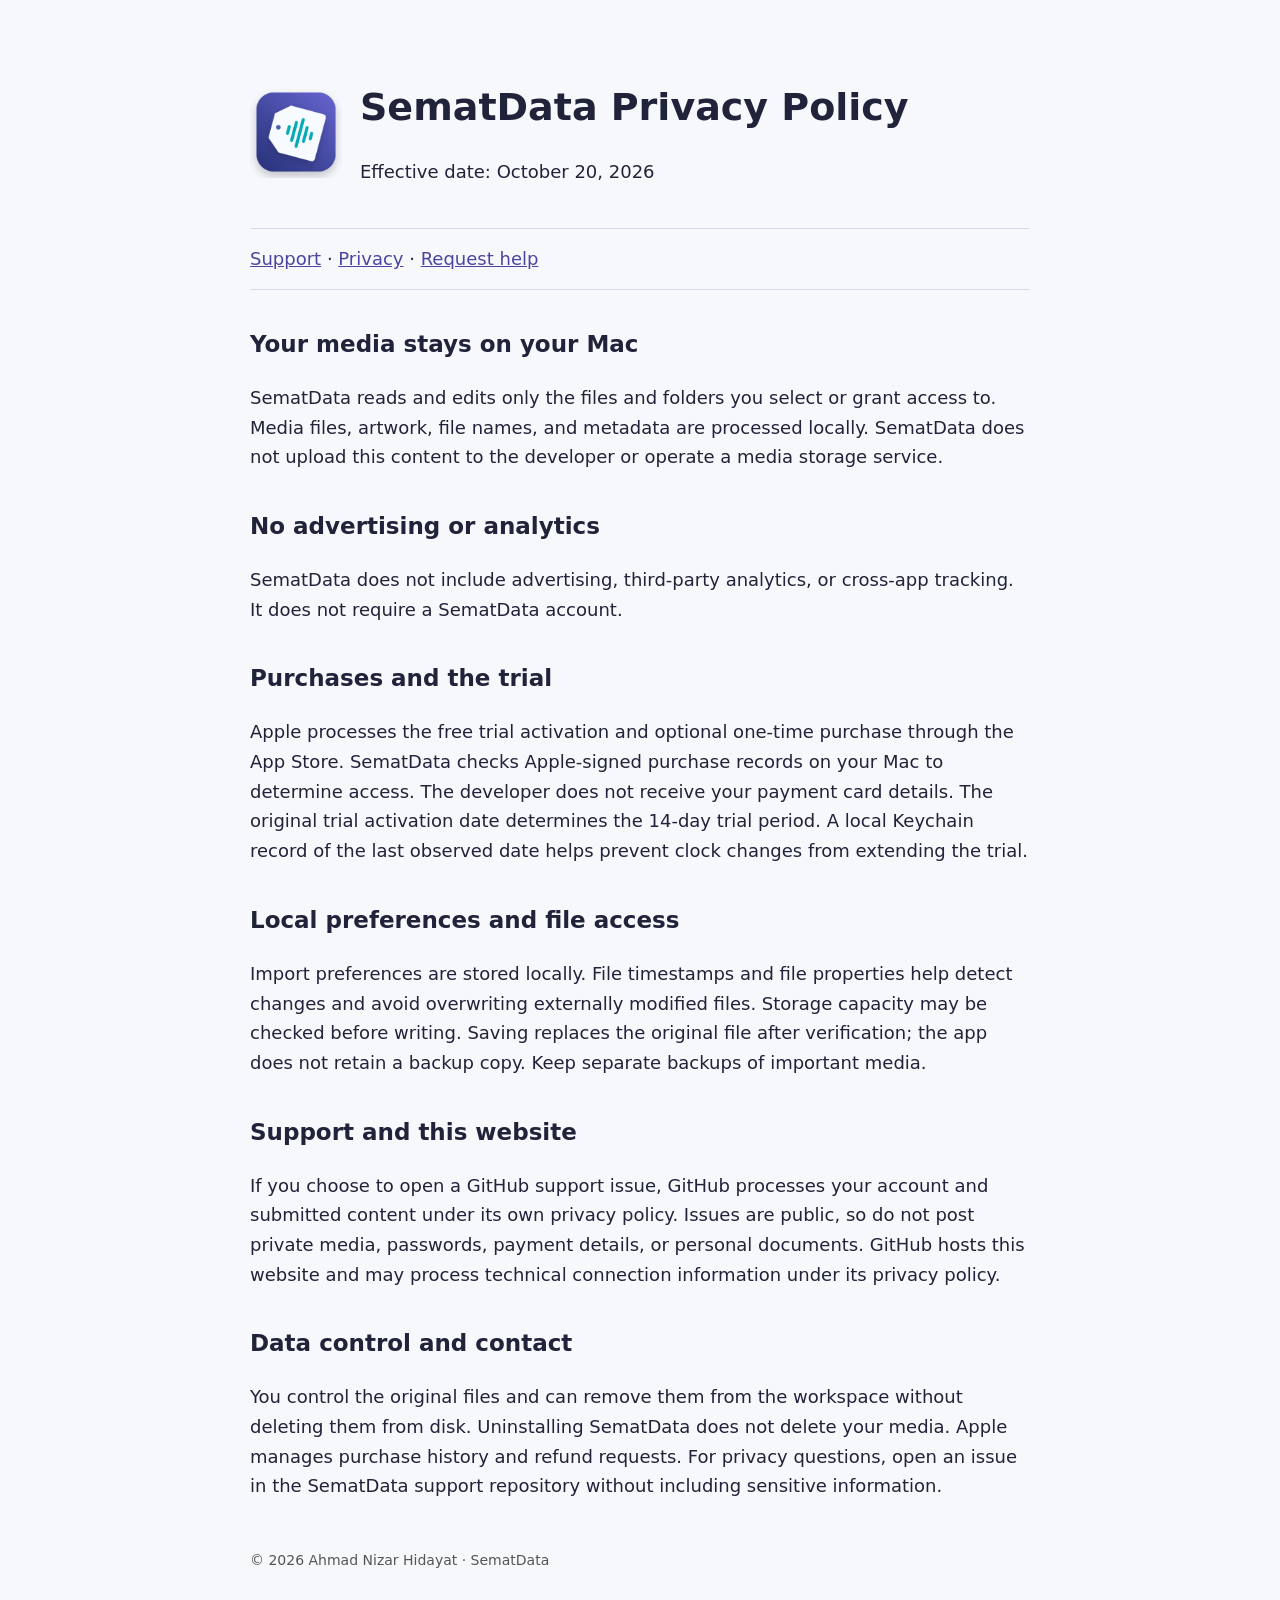
==== privacy.html @ 2ec4be64 "Publish SematData support and privacy pages" ====
<!doctype html><html lang="en"><head><meta charset="utf-8"><meta name="viewport" content="width=device-width, initial-scale=1"><title>SematData Privacy Policy</title><link rel="stylesheet" href="style.css"></head><body><main><header><img src="icon.png" alt=""><div><h1>SematData Privacy Policy</h1><p>Effective date: October 20, 2026</p></div></header><nav><a href="index.html">Support</a> · <a href="privacy.html">Privacy</a> · <a href="https://github.com/ahmadnizar0209/sematdata-support/issues">Request help</a></nav><section><h2>Your media stays on your Mac</h2><p>SematData reads and edits only the files and folders you select or grant access to. Media files, artwork, file names, and metadata are processed locally. SematData does not upload this content to the developer or operate a media storage service.</p></section><section><h2>No advertising or analytics</h2><p>SematData does not include advertising, third-party analytics, or cross-app tracking. It does not require a SematData account.</p></section><section><h2>Purchases and the trial</h2><p>Apple processes the free trial activation and optional one-time purchase through the App Store. SematData checks Apple-signed purchase records on your Mac to determine access. The developer does not receive your payment card details. The original trial activation date determines the 14-day trial period. A local Keychain record of the last observed date helps prevent clock changes from extending the trial.</p></section><section><h2>Local preferences and file access</h2><p>Import preferences are stored locally. File timestamps and file properties help detect changes and avoid overwriting externally modified files. Storage capacity may be checked before writing. Saving replaces the original file after verification; the app does not retain a backup copy. Keep separate backups of important media.</p></section><section><h2>Support and this website</h2><p>If you choose to open a GitHub support issue, GitHub processes your account and submitted content under its own privacy policy. Issues are public, so do not post private media, passwords, payment details, or personal documents. GitHub hosts this website and may process technical connection information under its privacy policy.</p></section><section><h2>Data control and contact</h2><p>You control the original files and can remove them from the workspace without deleting them from disk. Uninstalling SematData does not delete your media. Apple manages purchase history and refund requests. For privacy questions, open an issue in the SematData support repository without including sensitive information.</p></section><footer>© 2026 Ahmad Nizar Hidayat · SematData</footer></main></body></html>
---- style.css ----
body{font:18px/1.65 system-ui,sans-serif;background:#f7f8fc;color:#202339;margin:0}main{max-width:780px;margin:60px auto;padding:0 24px}header{display:flex;align-items:center;gap:18px}img{width:92px;height:92px}h1{font-size:38px;line-height:1.2}h2{font-size:23px;margin-top:36px}nav{margin:24px 0;padding:15px 0;border-block:1px solid #d9dce8}a{color:#4b45a1}footer{font-size:14px;margin-top:48px;color:#555}
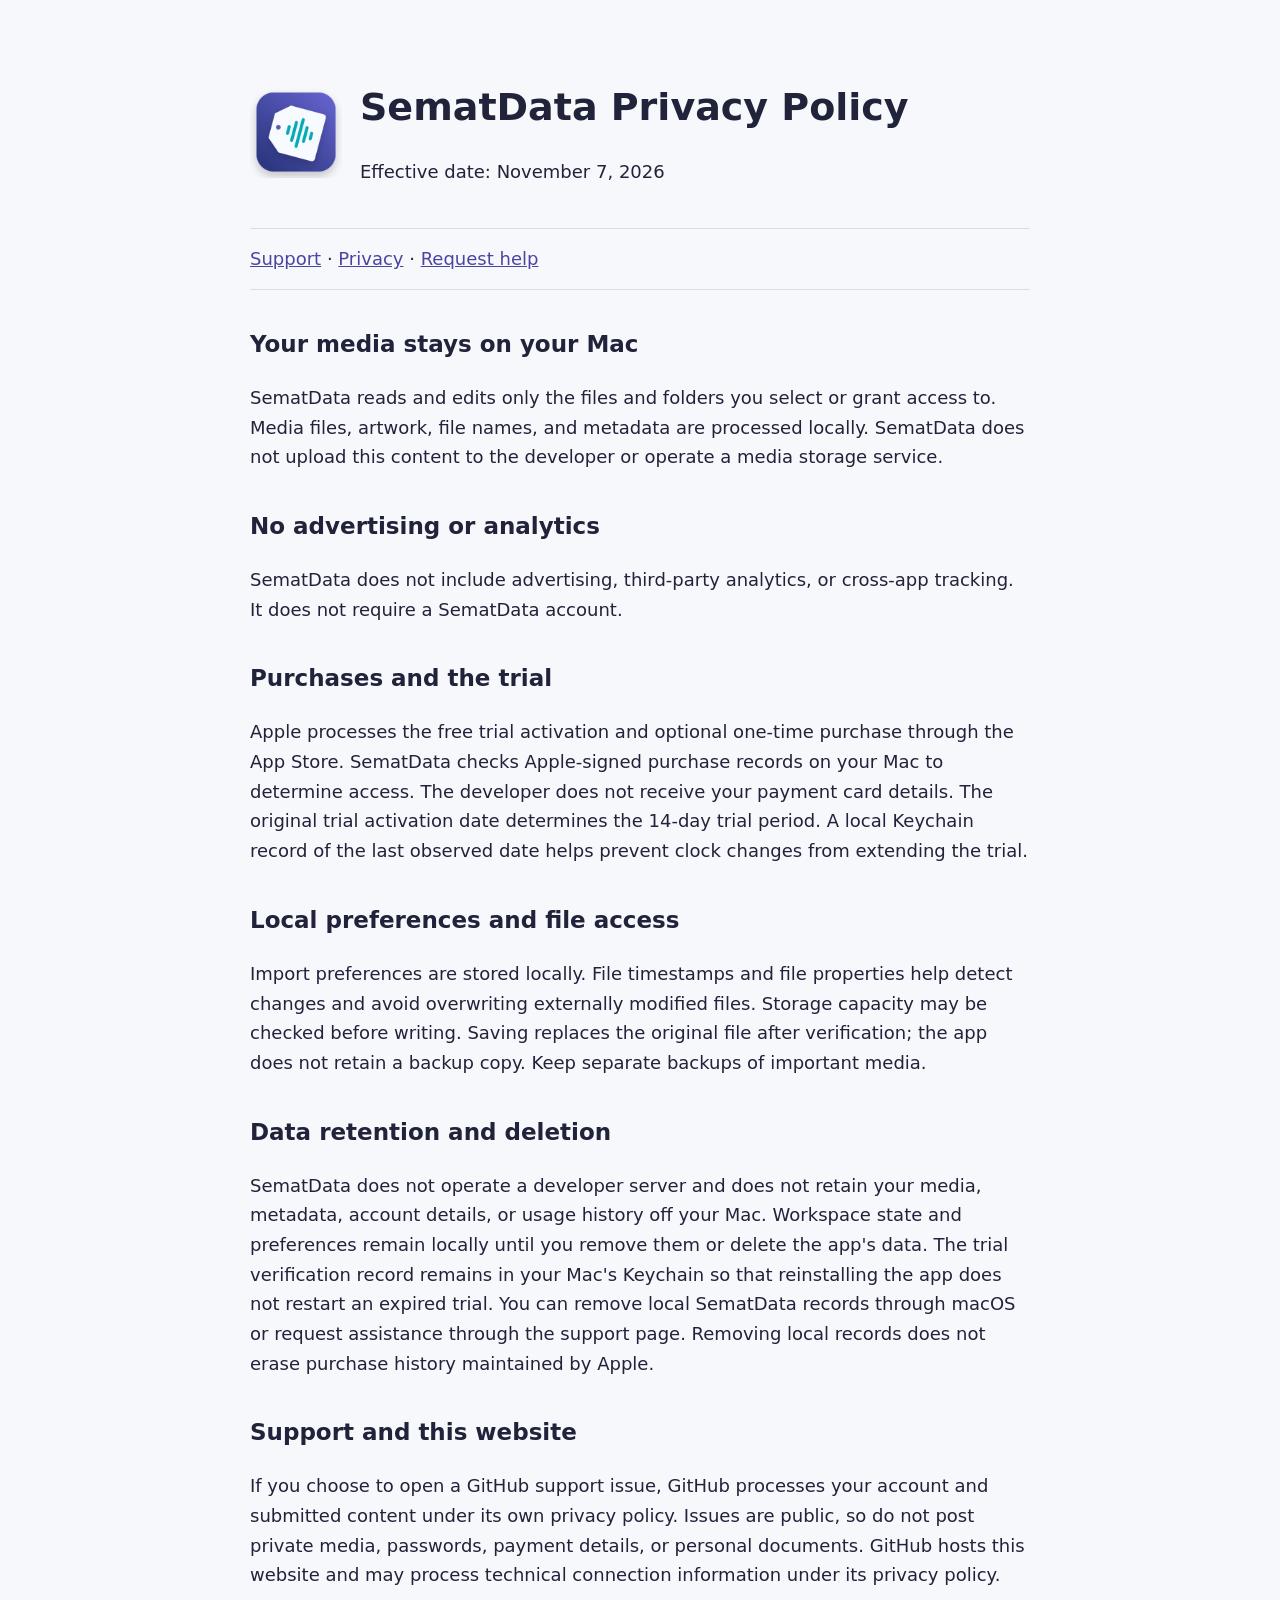
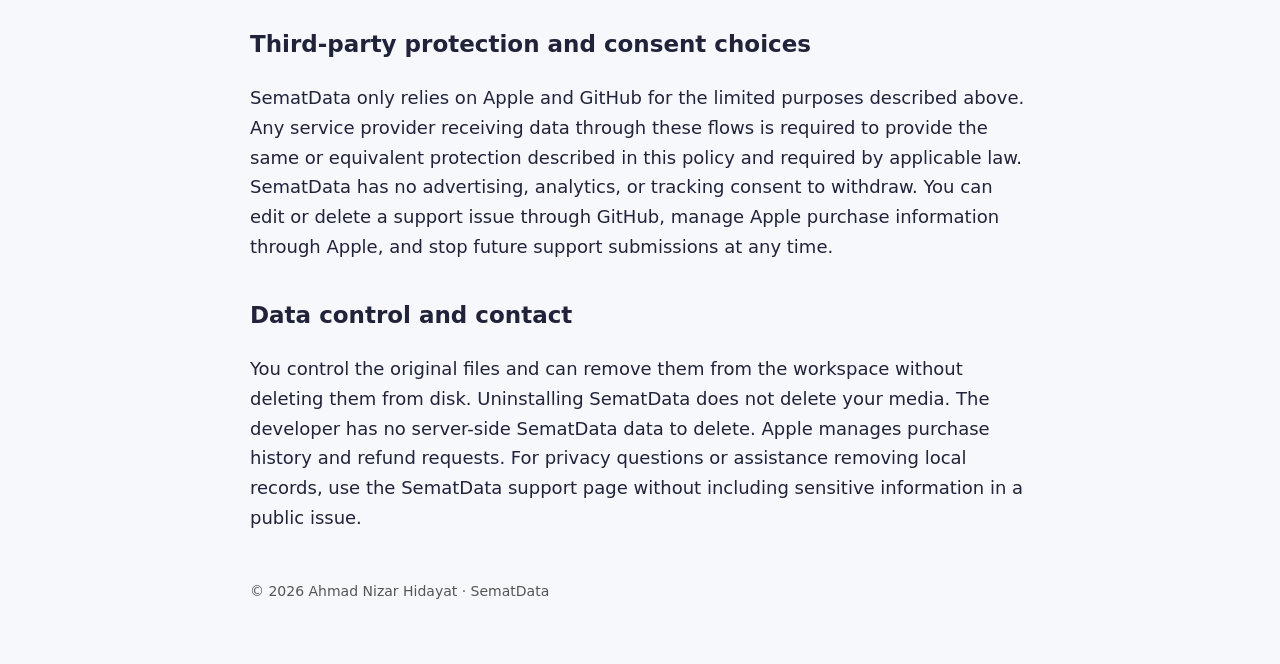
==== commit 098da42e: "Publish expanded privacy policy" ====
--- a/privacy.html
+++ b/privacy.html
@@ -1 +1 @@
-<!doctype html><html lang="en"><head><meta charset="utf-8"><meta name="viewport" content="width=device-width, initial-scale=1"><title>SematData Privacy Policy</title><link rel="stylesheet" href="style.css"></head><body><main><header><img src="icon.png" alt=""><div><h1>SematData Privacy Policy</h1><p>Effective date: October 20, 2026</p></div></header><nav><a href="index.html">Support</a> · <a href="privacy.html">Privacy</a> · <a href="https://github.com/ahmadnizar0209/sematdata-support/issues">Request help</a></nav><section><h2>Your media stays on your Mac</h2><p>SematData reads and edits only the files and folders you select or grant access to. Media files, artwork, file names, and metadata are processed locally. SematData does not upload this content to the developer or operate a media storage service.</p></section><section><h2>No advertising or analytics</h2><p>SematData does not include advertising, third-party analytics, or cross-app tracking. It does not require a SematData account.</p></section><section><h2>Purchases and the trial</h2><p>Apple processes the free trial activation and optional one-time purchase through the App Store. SematData checks Apple-signed purchase records on your Mac to determine access. The developer does not receive your payment card details. The original trial activation date determines the 14-day trial period. A local Keychain record of the last observed date helps prevent clock changes from extending the trial.</p></section><section><h2>Local preferences and file access</h2><p>Import preferences are stored locally. File timestamps and file properties help detect changes and avoid overwriting externally modified files. Storage capacity may be checked before writing. Saving replaces the original file after verification; the app does not retain a backup copy. Keep separate backups of important media.</p></section><section><h2>Support and this website</h2><p>If you choose to open a GitHub support issue, GitHub processes your account and submitted content under its own privacy policy. Issues are public, so do not post private media, passwords, payment details, or personal documents. GitHub hosts this website and may process technical connection information under its privacy policy.</p></section><section><h2>Data control and contact</h2><p>You control the original files and can remove them from the workspace without deleting them from disk. Uninstalling SematData does not delete your media. Apple manages purchase history and refund requests. For privacy questions, open an issue in the SematData support repository without including sensitive information.</p></section><footer>© 2026 Ahmad Nizar Hidayat · SematData</footer></main></body></html>+<!doctype html><html lang="en"><head><meta charset="utf-8"><meta name="viewport" content="width=device-width, initial-scale=1"><title>SematData Privacy Policy</title><link rel="stylesheet" href="style.css"></head><body><main><header><img src="icon.png" alt=""><div><h1>SematData Privacy Policy</h1><p>Effective date: November 7, 2026</p></div></header><nav><a href="index.html">Support</a> · <a href="privacy.html">Privacy</a> · <a href="https://github.com/ahmadnizar0209/sematdata-support/issues">Request help</a></nav><section><h2>Your media stays on your Mac</h2><p>SematData reads and edits only the files and folders you select or grant access to. Media files, artwork, file names, and metadata are processed locally. SematData does not upload this content to the developer or operate a media storage service.</p></section><section><h2>No advertising or analytics</h2><p>SematData does not include advertising, third-party analytics, or cross-app tracking. It does not require a SematData account.</p></section><section><h2>Purchases and the trial</h2><p>Apple processes the free trial activation and optional one-time purchase through the App Store. SematData checks Apple-signed purchase records on your Mac to determine access. The developer does not receive your payment card details. The original trial activation date determines the 14-day trial period. A local Keychain record of the last observed date helps prevent clock changes from extending the trial.</p></section><section><h2>Local preferences and file access</h2><p>Import preferences are stored locally. File timestamps and file properties help detect changes and avoid overwriting externally modified files. Storage capacity may be checked before writing. Saving replaces the original file after verification; the app does not retain a backup copy. Keep separate backups of important media.</p></section><section><h2>Data retention and deletion</h2><p>SematData does not operate a developer server and does not retain your media, metadata, account details, or usage history off your Mac. Workspace state and preferences remain locally until you remove them or delete the app's data. The trial verification record remains in your Mac's Keychain so that reinstalling the app does not restart an expired trial. You can remove local SematData records through macOS or request assistance through the support page. Removing local records does not erase purchase history maintained by Apple.</p></section><section><h2>Support and this website</h2><p>If you choose to open a GitHub support issue, GitHub processes your account and submitted content under its own privacy policy. Issues are public, so do not post private media, passwords, payment details, or personal documents. GitHub hosts this website and may process technical connection information under its privacy policy.</p></section><section><h2>Third-party protection and consent choices</h2><p>SematData only relies on Apple and GitHub for the limited purposes described above. Any service provider receiving data through these flows is required to provide the same or equivalent protection described in this policy and required by applicable law. SematData has no advertising, analytics, or tracking consent to withdraw. You can edit or delete a support issue through GitHub, manage Apple purchase information through Apple, and stop future support submissions at any time.</p></section><section><h2>Data control and contact</h2><p>You control the original files and can remove them from the workspace without deleting them from disk. Uninstalling SematData does not delete your media. The developer has no server-side SematData data to delete. Apple manages purchase history and refund requests. For privacy questions or assistance removing local records, use the SematData support page without including sensitive information in a public issue.</p></section><footer>© 2026 Ahmad Nizar Hidayat · SematData</footer></main></body></html>
